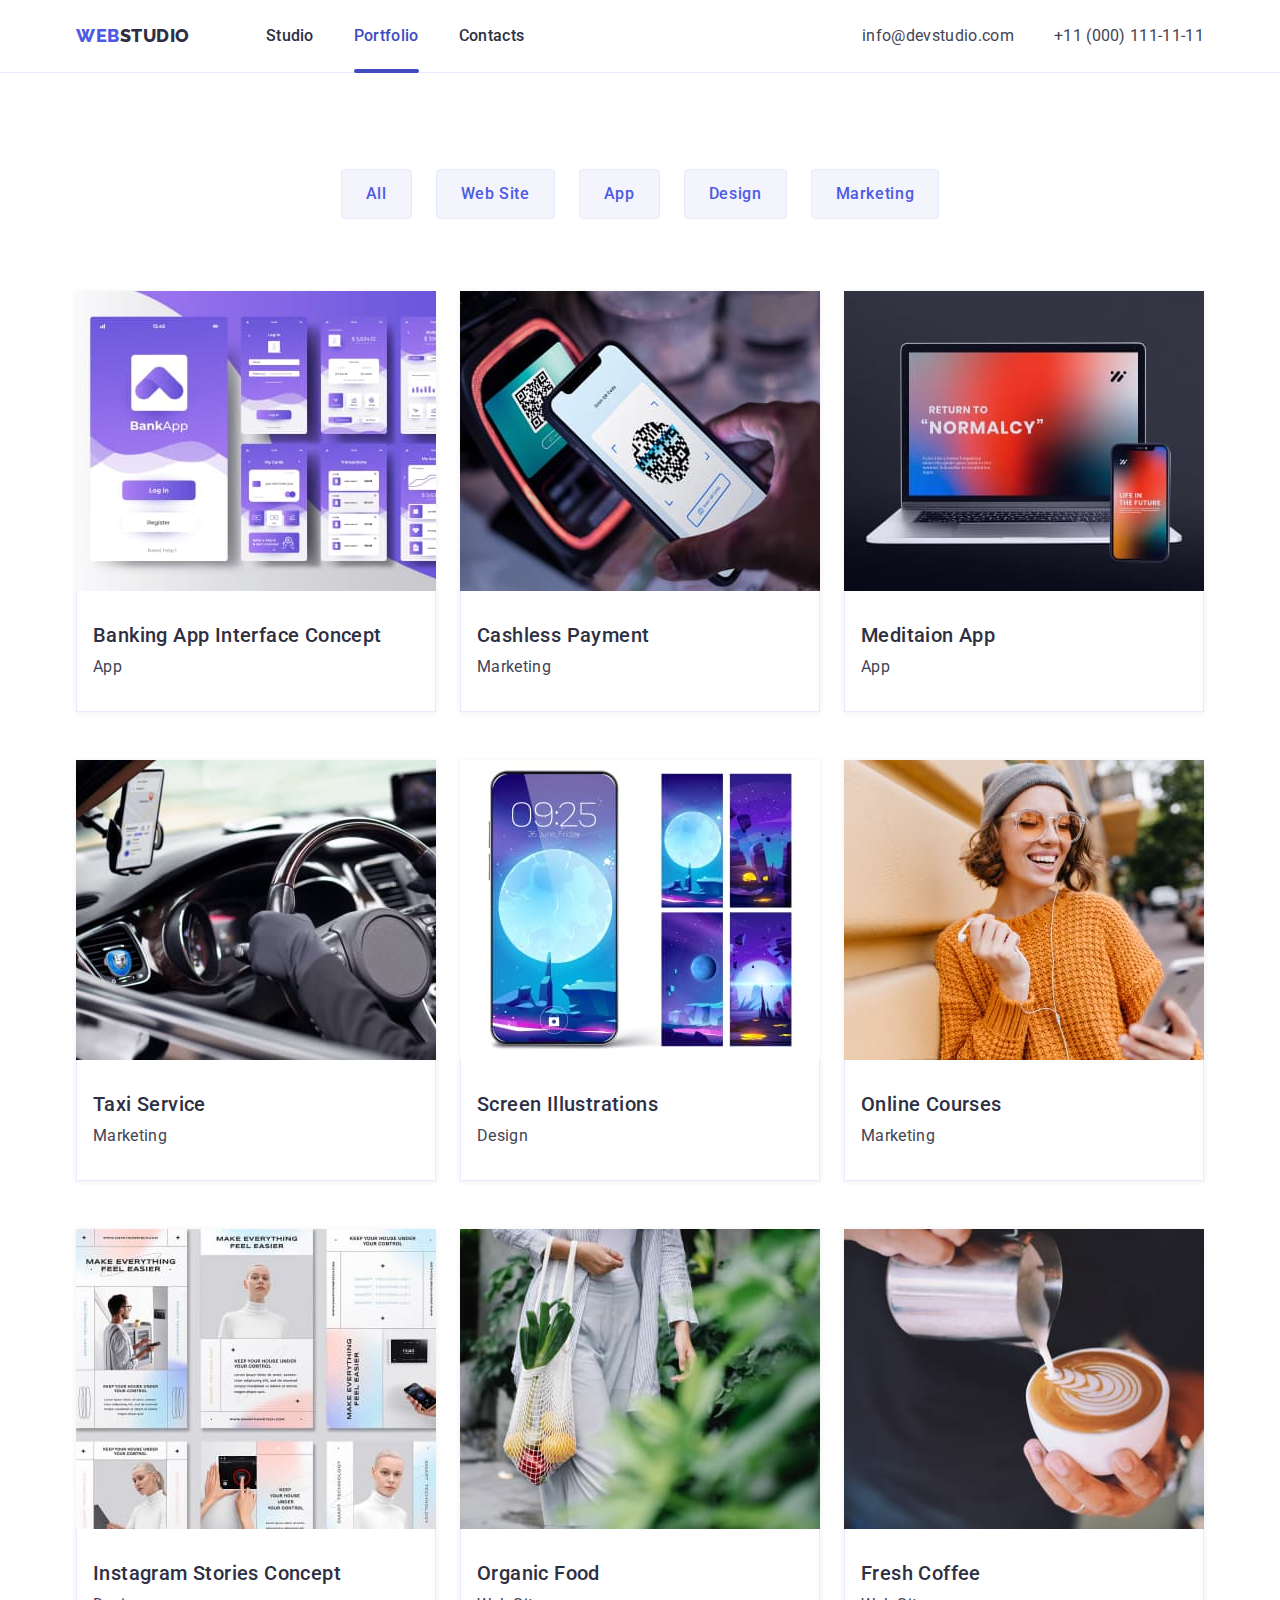
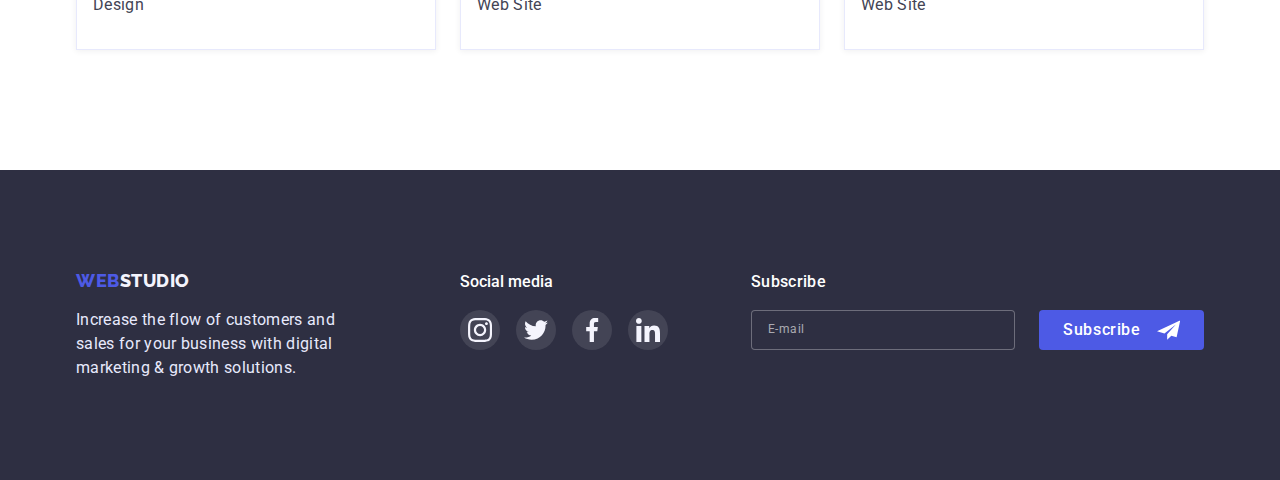
==== portfolio.html @ 3087d5bf "clone module 6" ====
<!DOCTYPE html>
<html lang="en">
  <head>
    <meta charset="UTF-8" />
    <meta http-equiv="X-UA-Compatible" content="IE=edge" />
    <meta name="viewport" content="width=device-width, initial-scale=1.0" />
    <title>WebStudio</title>
    <link rel="preconnect" href="https://fonts.googleapis.com" />
    <link rel="preconnect" href="https://fonts.gstatic.com" crossorigin />
    <link
      href="https://fonts.googleapis.com/css2?family=Raleway:wght@800&family=Roboto:wght@400;500;700;900&display=swap"
      rel="stylesheet"
    />
    <link
      rel="stylesheet"
      href="https://cdnjs.cloudflare.com/ajax/libs/modern-normalize/1.0.0/modern-normalize.min.css"
    />
    <link rel="stylesheet" href="./css/styles.css" />
  </head>
  <body>
    <header class="header">
      <div class="container header-container">
        <nav class="header-nav">
          <a href="./index.html" class="header-logo-link"
            ><span class="header-logo-linkweb">Web</span>Studio</a
          >
          <ul class="header-list list">
            <li class="header-item">
              <a href="./index.html" class="header-nav-link link">Studio</a>
            </li>
            <li class="header-item">
              <a href="./portfolio.html" class="header-nav-link current-page"
                >Portfolio</a
              >
            </li>
            <li class="header-item">
              <a href="#" class="header-nav-link link">Contacts</a>
            </li>
          </ul>
        </nav>
        <address class="contacts">
          <ul class="contacts-list list">
            <li class="contacts-item">
              <a href="mailto:info@devstudio.com" class="contacts-link link"
                >info@devstudio.com</a
              >
            </li>
            <li class="contacts-item">
              <a href="tel:+110001111111" class="contacts-link link"
                >+11 (000) 111-11-11</a
              >
            </li>
          </ul>
        </address>
      </div>
    </header>

    <main>
      <section class="section filter">
        <div class="container filter-container">
          <ul class="filter-list list">
            <li class="filter-item">
              <button type="button" class="filter-btn btn">All</button>
            </li>
            <li class="filter-item">
              <button type="button" class="filter-btn btn">Web Site</button>
            </li>
            <li class="filter-item">
              <button type="button" class="filter-btn btn">App</button>
            </li>
            <li class="filter-item">
              <button type="button" class="filter-btn btn">Design</button>
            </li>
            <li class="filter-item">
              <button type="button" class="filter-btn btn">Marketing</button>
            </li>
          </ul>

          <ul class="cadr-list list">
            <li class="card-item">
              <a href="#" class="card-link link">
                <div class="overlay-thumb">
                  <img
                    src="./images/bankingapp.jpg"
                    alt="Banking App Interface Concept"
                    width="360"
                  />
                  <div class="overlay-content">
                    <p class="overlay-text">
                      14 Stylish and User-Friendly App Design Concepts · Task
                      Manager App · Calorie Tracker App · Exotic Fruit Ecommerce
                      App · Cloud Storage App
                    </p>
                  </div>
                </div>
                <div class="card-item-content">
                  <h3 class="card-item-title">Banking App Interface Concept</h3>
                  <p class="card-item-text">App</p>
                </div>
              </a>
            </li>

            <li class="card-item">
              <a href="#" class="card-link link">
                <div class="overlay-thumb">
                  <img
                    src="./images/cashless.jpg"
                    alt="Cashless Payment"
                    width="360"
                  />
                  <div class="overlay-content">
                    <p class="overlay-text">
                      14 Stylish and User-Friendly App Design Concepts · Task
                      Manager App · Calorie Tracker App · Exotic Fruit Ecommerce
                      App · Cloud Storage App
                    </p>
                  </div>
                </div>
                <div class="card-item-content">
                  <h3 class="card-item-title">Cashless Payment</h3>
                  <p class="card-item-text">Marketing</p>
                </div>
              </a>
            </li>

            <li class="card-item">
              <a href="#" class="card-link link">
                <div class="overlay-thumb">
                  <img
                    src="./images/meditaionapp.jpg"
                    alt="Meditaion App"
                    width="360"
                  />
                  <div class="overlay-content">
                    <p class="overlay-text">
                      14 Stylish and User-Friendly App Design Concepts · Task
                      Manager App · Calorie Tracker App · Exotic Fruit Ecommerce
                      App · Cloud Storage App
                    </p>
                  </div>
                </div>
                <div class="card-item-content">
                  <h3 class="card-item-title">Meditaion App</h3>
                  <p class="card-item-text">App</p>
                </div>
              </a>
            </li>

            <li class="card-item">
              <a href="#" class="card-link link">
                <div class="overlay-thumb">
                  <img
                    src="./images/taxiservice.jpg"
                    alt="Taxi Service"
                    width="360"
                  />
                  <div class="overlay-content">
                    <p class="overlay-text">
                      14 Stylish and User-Friendly App Design Concepts · Task
                      Manager App · Calorie Tracker App · Exotic Fruit Ecommerce
                      App · Cloud Storage App
                    </p>
                  </div>
                </div>
                <div class="card-item-content">
                  <h3 class="card-item-title">Taxi Service</h3>
                  <p class="card-item-text">Marketing</p>
                </div>
              </a>
            </li>

            <li class="card-item">
              <a href="#" class="card-link link">
                <div class="overlay-thumb">
                  <img
                    src="./images/screenillustrations.jpg"
                    alt="Screen Illustrations"
                    width="360"
                  />
                  <div class="overlay-content">
                    <p class="overlay-text">
                      14 Stylish and User-Friendly App Design Concepts · Task
                      Manager App · Calorie Tracker App · Exotic Fruit Ecommerce
                      App · Cloud Storage App
                    </p>
                  </div>
                </div>
                <div class="card-item-content">
                  <h3 class="card-item-title">Screen Illustrations</h3>
                  <p class="card-item-text">Design</p>
                </div>
              </a>
            </li>

            <li class="card-item">
              <a href="#" class="card-link link">
                <div class="overlay-thumb">
                  <img
                    src="./images/onlinecourses.jpg"
                    alt="Online Courses"
                    width="360"
                  />
                  <div class="overlay-content">
                    <p class="overlay-text">
                      14 Stylish and User-Friendly App Design Concepts · Task
                      Manager App · Calorie Tracker App · Exotic Fruit Ecommerce
                      App · Cloud Storage App
                    </p>
                  </div>
                </div>
                <div class="card-item-content">
                  <h3 class="card-item-title">Online Courses</h3>
                  <p class="card-item-text">Marketing</p>
                </div>
              </a>
            </li>

            <li class="card-item">
              <a href="#" class="card-link link">
                <div class="overlay-thumb">
                  <img
                    src="./images/instagram.jpg"
                    alt="Instagram Stories Concept"
                    width="360"
                  />
                  <div class="overlay-content">
                    <p class="overlay-text">
                      14 Stylish and User-Friendly App Design Concepts · Task
                      Manager App · Calorie Tracker App · Exotic Fruit Ecommerce
                      App · Cloud Storage App
                    </p>
                  </div>
                </div>
                <div class="card-item-content">
                  <h3 class="card-item-title">Instagram Stories Concept</h3>
                  <p class="card-item-text">Design</p>
                </div>
              </a>
            </li>

            <li class="card-item">
              <a href="#" class="card-link link">
                <div class="overlay-thumb">
                  <img
                    src="./images/organicfood.jpg"
                    alt="Organic Food"
                    width="360"
                  />
                  <div class="overlay-content">
                    <p class="overlay-text">
                      14 Stylish and User-Friendly App Design Concepts · Task
                      Manager App · Calorie Tracker App · Exotic Fruit Ecommerce
                      App · Cloud Storage App
                    </p>
                  </div>
                </div>
                <div class="card-item-content">
                  <h3 class="card-item-title">Organic Food</h3>
                  <p class="card-item-text">Web Site</p>
                </div>
              </a>
            </li>

            <li class="card-item">
              <a href="#" class="card-link link">
                <div class="overlay-thumb">
                  <img
                    src="./images/coffee.jpg"
                    alt="Fresh Coffee"
                    width="360"
                  />
                  <div class="overlay-content">
                    <p class="overlay-text">
                      14 Stylish and User-Friendly App Design Concepts · Task
                      Manager App · Calorie Tracker App · Exotic Fruit Ecommerce
                      App · Cloud Storage App
                    </p>
                  </div>
                </div>
                <div class="card-item-content">
                  <h3 class="card-item-title">Fresh Coffee</h3>
                  <p class="card-item-text">Web Site</p>
                </div>
              </a>
            </li>
          </ul>
        </div>
      </section>
    </main>

    <footer class="footer">
      <div class="container footer-container">
        <div class="footer-logo">
          <a href="./index.html" class="footer-logo-link"
            ><span class="footer-logo-linkweb">Web</span>Studio</a
          >
          <p class="footer-text">
            Increase the flow of customers and sales for your business with
            digital marketing & growth solutions.
          </p>
        </div>

        <div class="footer-social">
          <h3 class="social-title">Social media</h3>
          <ul class="social-list list">
            <li class="social-item">
              <a
                href="https://www.instagram.com/"
                target="_blank"
                title="Instagram"
                class="social-icon link"
              >
                <svg width="24" height="24">
                  <use href="./images/icons.svg#FooterInstagram"></use>
                </svg>
              </a>
            </li>
            <li class="social-item">
              <a
                href="https://twitter.com/"
                target="_blank"
                title="Twitter"
                class="social-icon link"
              >
                <svg width="24" height="24">
                  <use href="./images/icons.svg#FooterTwitter"></use>
                </svg>
              </a>
            </li>
            <li class="social-item">
              <a
                href="https://www.facebook.com/"
                target="_blank"
                title="Facebook"
                class="social-icon link"
              >
                <svg width="24" height="24">
                  <use href="./images/icons.svg#FooterFacebook"></use>
                </svg>
              </a>
            </li>
            <li class="social-item">
              <a
                href="https://www.linkedin.com/"
                target="_blank"
                title="linkedin"
                class="social-icon link"
              >
                <svg width="24" height="24">
                  <use href="./images/icons.svg#FooterLinkedIn"></use>
                </svg>
              </a>
            </li>
          </ul>
        </div>

        <div class="footer-form-container">
          <p class="footer-subscribe-title">Subscribe</p>
          <form class="footer-form">
            <input
              type="email"
              name="email"
              placeholder="E-mail"
              id="email-subscribe"
              class="footer-input-email"
            />
            <button type="submit" class="footer-btn-email btn">
              Subscribe
              <svg class="footer-icon-subscribe" width="24px" height="24px">
                <use href="./images/icons.svg#icon-subscribe"></use>
              </svg>
            </button>
          </form>
        </div>
      </div>
    </footer>
  </body>
</html>
---- css/styles.css ----
:root {
  --primary-text-color: #2e2f42;
  --primary-title-font-weight: 500;
  --secondary-text-color: #434455;
  --logo-link-font-weight: 800;
  --logo-text-color-web: #4d5ae5;
  --logo-text-color-header: #2e2f42;
  --logo-text-color-footer: #f4f4fd;
  --nav-link-color: #2e2f42;
  --contacts-link-color: #434455;
  --link-color-accent: #404bbf;
  --hero-title-color: #ffffff;
  --hero-backgrnd-color: #2e2f42;
  --hero-btn-text-color: #ffffff;
  --hero-btn-backgrnd-color: #4d5ae5;
  --hero-btn-accent-color: #404bbf;
  --team-backgrnd-color: #f4f4fd;
  --team-item-backgrnd-color: #ffffff;
  --footer-text-color: #e7e9fc;
  --footer-backgrnd-color: #2e2f42;
  --filter-btn-text-color: #4d5ae5;
  --filter-btn-backgrnd-color: #f4f4fd;
  --filter-btn-accent-text-color: #ffffff;
  --filter-btn-accent-backgrnd-color: #404bbf;
}

h1,
h2,
h3,
h4,
h5,
p {
  margin: 0;
  padding: 0;
}

ul {
  margin: 0;
  padding: 0;
}

img {
  display: block;
  max-width: 100%;
  height: auto;
}

body {
  font-family: "Roboto", sans-serif;
  color: var(--primary-text-color);
}

.list {
  list-style: none;
  padding: 0;
  margin: 0;
}

.link {
  text-decoration: none;
}

.btn {
  cursor: pointer;
}

.section {
  padding-top: 120px;
  padding-bottom: 120px;
}

.container {
  max-width: 1158px;
  padding-left: 15px;
  padding-right: 15px;
  padding: 0 15px;
  margin: 0 auto;
}

/*------------ HEADER ------------*/
.header {
  border-bottom: 1px solid #e7e9fc;
}

.header-container {
  display: flex;
  align-items: center;
}

.header-nav {
  display: flex;
  align-items: center;
}

.header-logo-link {
  font-family: "Raleway", sans-serif;
  font-weight: var(--logo-link-font-weight);
  font-size: 18px;
  line-height: 1.33;
  align-items: center;
  letter-spacing: 0.03em;
  text-transform: uppercase;
  text-decoration: none;
  color: var(--logo-text-color-header);
  padding-top: 24px;
  padding-bottom: 24px;
}

.header-logo-linkweb {
  color: var(--logo-text-color-web);
}

.header-list {
  display: flex;
  align-items: center;
  gap: 40px;
  margin-left: 76px;
}

.header-item {
}

.header-nav-link {
  display: block;
  font-family: "Roboto";
  font-weight: 500;
  font-size: 16px;
  line-height: 1.5;
  letter-spacing: 0.02em;
  color: var(--nav-link-color);
  padding-top: 24px;
  padding-bottom: 24px;
  transition: color 250ms cubic-bezier(0.4, 0, 0.2, 1);
}

.header-nav-link:hover,
.header-nav-link:focus {
  color: var(--link-color-accent);
}

.current-page {
  position: relative;
  text-decoration: none;
  color: var(--link-color-accent);
}

.current-page::after {
  content: "";
  position: absolute;
  width: 100%;
  height: 4px;
  left: 0;
  bottom: -1px;
  background-color: var(--link-color-accent);
  border-radius: 2px;
}

.contacts {
  margin-top: 0;
  margin-bottom: 0;
  margin-left: auto;
}

.contacts-list {
  display: flex;
  align-items: center;
}

.contacts-list .contacts-item + .contacts-item {
  margin-left: 40px;
}

.contacts-item {
}

.contacts-link {
  font-family: "Roboto";
  font-style: normal;
  font-size: 16px;
  line-height: 1.5;
  letter-spacing: 0.02em;
  color: var(--contacts-link-color);
  padding-top: 24px;
  padding-bottom: 24px;
  transition: color 250ms cubic-bezier(0.4, 0, 0.2, 1);
}

.contacts-link:hover,
.contacts-link:focus {
  color: var(--link-color-accent);
}

/*------------ HERO ------------*/
.hero {
  max-width: 1440px;
  margin-left: auto;
  margin-right: auto;
  background-color: var(--hero-backgrnd-color);
  padding-top: 188px;
  padding-bottom: 188px;
  background-image: linear-gradient(
      to right,
      rgba(46, 47, 66, 0.7),
      rgba(46, 47, 66, 0.7)
    ),
    url(../images/people-office.jpg);
  background-repeat: no-repeat;
  background-position: center;
  background-size: cover;
}

.hero-container {
  display: flex;
  align-items: center;
  flex-direction: column;
}

.hero-title {
  font-size: 56px;
  line-height: 1.07;
  letter-spacing: 0.02em;
  color: var(--hero-title-color);
  max-width: 550px;
  text-align: center;
}

.hero-btn {
  display: flex;
  font-family: inherit;
  font-weight: 500;
  font-size: 16px;
  line-height: 1.18;
  letter-spacing: 0.04em;
  color: var(--hero-btn-text-color);
  background-color: var(--hero-btn-backgrnd-color);
  box-shadow: 0px 4px 4px rgba(0, 0, 0, 0.15);
  border-radius: 4px;
  padding: 16px 32px;
  gap: 10px;
  margin-top: 48px;
  border: 0;
  text-align: center;
  transition: background-color 250ms cubic-bezier(0.4, 0, 0.2, 1);
}

.hero-btn:hover,
.hero-btn:focus {
  background-color: var(--hero-btn-accent-color);
}

/*------------ FEATURES ------------*/
.features {
}

.features-container {
}

.visually-hidden {
  position: absolute;
  white-space: nowrap;
  width: 1px;
  height: 1px;
  overflow: hidden;
  border: 0;
  padding: 0;
  clip: rect(0 0 0 0);
  clip-path: inset(50%);
  margin: -1px;
}

.features-list {
  display: flex;
  gap: 24px;
}

.features-item {
  /* width: 264px; */
  width: calc((1128 - 3 * 24px) / 4);
}

.features-item::before {
  content: "";
  display: block;
  height: 112px;
  background-size: contain;
  background-repeat: no-repeat;
  background-position: center;
  background-color: #f4f4fd;
  border-radius: 4px;
}

.icon-antenna::before {
  background-image: url(../images/antenna.svg);
  background-size: 64px;
}

.icon-clock::before {
  background-image: url(../images/clock.svg);
  background-size: 64px;
}

.icon-diagram::before {
  background-image: url(../images/diagram.svg);
  background-size: 64px;
}

.icon-astronaut::before {
  background-image: url(../images/astronaut.svg);
  background-size: 64px;
}

.features-item-title {
  font-weight: var(--primary-title-font-weight);
  font-size: 20px;
  line-height: 1.2;
  letter-spacing: 0.02em;
  margin-top: 8px;
  margin-bottom: 8px;
  width: 264px;
}

.features-item-text {
  font-size: 16px;
  line-height: 1.5;
  letter-spacing: 0.02em;
  color: var(--secondary-text-color);
  width: 264px;
}

/*------------ ABOUT ------------*/
.about {
  padding-top: 0;
}

.about-container {
}

.about-title {
  font-size: 36px;
  line-height: 1.11;
  letter-spacing: 0.02em;
  text-transform: capitalize;
  text-align: center;
}

.about-list {
  display: flex;
  margin-top: 72px;
  gap: 24px;
}

.about-item {
  /* width: 360px; */
  width: calc((1128 - 2 * 24px) / 3);
}

/*------------ TEAM ------------*/
.team {
  background: var(--team-backgrnd-color);
}

.team-container {
}

.team-title {
  font-size: 36px;
  line-height: 1.11;
  letter-spacing: 0.02em;
  text-transform: capitalize;
  text-align: center;
}

.team-list {
  display: flex;
  background-color: #f4f4fd;
  gap: 24px;
  margin-top: 72px;
}

.team-item {
  background: var(--team-item-backgrnd-color);
  box-shadow: 0px 1px 6px rgba(46, 47, 66, 0.08),
    0px 1px 1px rgba(46, 47, 66, 0.16), 0px 2px 1px rgba(46, 47, 66, 0.08);
  border-radius: 0px 0px 4px 4px;
  text-align: center;
  /* width: 264px; */
  width: calc((1128 - 3 * 24px) / 4);
}

.team-item-content {
  padding: 32px 16px;
}

.team-item-title {
  font-weight: var(--primary-title-font-weight);
  font-size: 20px;
  line-height: 1.2;
  letter-spacing: 0.02em;
}

.team-item-text {
  font-size: 16px;
  line-height: 1.5;
  letter-spacing: 0.02em;
  color: var(--secondary-text-color);
  margin-top: 8px;
}

.team-icon {
  display: flex;
  justify-content: center;
  gap: 24px;
  margin-top: 8px;
}

.team-icon li {
}

.team-icon a {
  display: inline-block;
  width: 40px;
  height: 40px;
  border-radius: 50%;
  padding: 12px;
  background-color: #4d5ae5;
  transition: background-color 250ms cubic-bezier(0.4, 0, 0.2, 1);
}

.team-icon a:hover,
.team-icon a:focus {
  background-color: #404bbf;
}

.team-icon svg {
  fill: #f4f4fd;
}

/*------------ CUSTOMERS ------------*/
.customers {
}

.customers-container {
}
.customers-title {
  font-size: 36px;
  line-height: 1.11;
  letter-spacing: 0.02em;
  text-transform: capitalize;
  text-align: center;
}
.customers-list {
  display: flex;
  margin-top: 72px;
  justify-content: center;
  gap: 24px;
}

.customers-item {
  width: 168px;
  height: 88px;
}

.customers-link {
  display: inline-block;
  width: 100%;
  height: 100%;
  border: 1px solid #8e8f99;
  border-radius: 4px;
  padding: 16px 32px;
  transition: border 250ms cubic-bezier(0.4, 0, 0.2, 1);
}

.customers-link:hover,
.customers-link:focus {
  border: 1px solid #404bbf;
}

.customers-icon {
  fill: #8e8f99;
  transition: fill 250ms cubic-bezier(0.4, 0, 0.2, 1);
}

.customers-link:is(:hover, :focus) > .customers-icon {
  fill: #404bbf;
}

/*------------ FOOTER ------------*/
.footer {
  background: var(--footer-backgrnd-color);
  padding-top: 100px;
  padding-bottom: 100px;
}

.footer-container {
  display: flex;
  align-items: baseline;
}

.footer-logo {
  margin-right: 120px;
}

.footer-logo-link {
  display: block;
  font-family: "Raleway", sans-serif;
  font-weight: var(--logo-link-font-weight);
  font-size: 18px;
  line-height: 1.16;
  align-items: center;
  letter-spacing: 0.03em;
  text-transform: uppercase;
  text-decoration: none;
  color: var(--logo-text-color-footer);
}

.footer-logo-linkweb {
  color: var(--logo-text-color-web);
}

.footer-text {
  display: block;
  font-size: 16px;
  line-height: 1.5;
  letter-spacing: 0.02em;
  color: var(--footer-text-color);
  margin-top: 16px;
  width: 264px;
}

.footer-social {
}

.social-title {
  font-family: "Roboto";
  font-style: normal;
  font-weight: 500;
  font-size: 16px;
  line-height: 24px;
  color: #ffffff;
}

.social-list {
  display: flex;
  justify-content: center;
  gap: 16px;
  margin-top: 16px;
}

.social-item {
}

.social-icon {
  display: inline-block;
  width: 40px;
  height: 40px;
  background-color: rgba(255, 255, 255, 0.1);
  border-radius: 50%;
  padding: 8px;
  outline: 1px #f4f4fd;
  transition: background-color 250ms cubic-bezier(0.4, 0, 0.2, 1);
}

.social-icon:hover,
.social-icon:focus {
  background-color: #31d0aa;
}

.social-icon svg {
  fill: #f4f4fd;
}

/*------------ FOOTER FORM ------------*/
.footer-form-container {
  margin-left: auto;
}

.footer-subscribe-title {
  margin-bottom: 16px;
  font-family: "Roboto";
  font-style: normal;
  font-weight: 500;
  font-size: 16px;
  line-height: 24px;
  letter-spacing: 0.02em;
  color: #ffffff;
}

.footer-form {
  display: flex;
  gap: 24px;
}

.footer-input-email {
  width: 264px;
  font-size: 12px;
  line-height: 1.3;
  letter-spacing: 0.04em;
  color: rgba(255, 255, 255, 0.6);
  border: 1px solid rgba(255, 255, 255, 0.3);
  border-radius: 4px;
  padding-left: 16px;
  padding-top: 8px;
  padding-bottom: 8px;
  background-color: #2e2f42;
  transition: border-color 250ms cubic-bezier(0.4, 0, 0.2, 1);
}

.footer-input-email::placeholder {
  font-family: "Roboto";
  font-style: normal;
  font-weight: 400;
  font-size: 12px;
  line-height: 24px;
  align-items: center;
  letter-spacing: 0.04em;
  color: rgba(255, 255, 255, 0.6);
}

.footer-input-email:focus {
  border-color: #4d5ae5;
  outline: none;
}

.footer-btn-email {
  display: flex;
  align-items: center;
  justify-content: center;
  width: 165px;
  padding: 8px 24px;
  margin-top: auto;
  font-family: "Roboto";
  font-style: normal;
  font-weight: 500;
  font-size: 16px;
  line-height: 24px;
  text-align: center;
  letter-spacing: 0.04em;
  color: #ffffff;
  background-color: #4d5ae5;
  border: none;
  border-radius: 4px;
  transition: background-color 250ms cubic-bezier(0.4, 0, 0.2, 1);
}

.footer-btn-email:is(:hover, :focus) {
  background-color: #404bbf;
}

.footer-icon-subscribe {
  fill: #ffffff;
  margin-left: 16px;
}

/*------------ FILTER ------------*/
.filter {
  padding-top: 96px;
}

.filter-container {
}

.filter-list {
  display: flex;
  gap: 24px;
  justify-content: center;
  margin-bottom: 72px;
}

.filter-item {
  align-items: center;
}

.filter-btn {
  background-color: var(--filter-btn-backgrnd-color);
  border: 1px solid #e7e9fc;
  border-radius: 4px;
  font-family: "Roboto";
  font-style: normal;
  font-weight: 500;
  font-size: 16px;
  line-height: 1.5;
  align-items: center;
  text-align: center;
  letter-spacing: 0.04em;
  color: var(--filter-btn-text-color);
  padding: 12px 24px;
  transition: background-color 250ms cubic-bezier(0.4, 0, 0.2, 1),
    color 250ms cubic-bezier(0.4, 0, 0.2, 1),
    border 250ms cubic-bezier(0.4, 0, 0.2, 1);
}

.filter-btn:hover,
.filter-btn:focus {
  background-color: var(--filter-btn-accent-backgrnd-color);
  color: var(--filter-btn-accent-text-color);
  box-shadow: 0px 3px 1px rgba(0, 0, 0, 0.1), 0px 2px 1px rgba(0, 0, 0, 0.08),
    0px 2px 2px rgba(0, 0, 0, 0.12);
  border: 1px solid #404bbf;
}

.filter-container-card {
}

.cadr-list {
  display: flex;
  flex-wrap: wrap;
}

.card-item {
  /* width: 360px; */
  width: calc((100% - 2 * 24px) / 3);
  margin-right: 24px;
  margin-bottom: 48px;
}

.card-link {
  display: block;
  color: #2e2f42;
  box-shadow: 0px 1px 6px rgba(46, 47, 66, 0.08);
  transition: box-shadow 250ms cubic-bezier(0.4, 0, 0.2, 1);
}

.card-link:is(:hover, :focus) {
  box-shadow: 0px 1px 6px rgba(46, 47, 66, 0.08),
    0px 1px 1px rgba(46, 47, 66, 0.16), 0px 2px 1px rgba(46, 47, 66, 0.08);
}

.card-item:nth-child(3n) {
  margin-right: 0;
}

.card-item:nth-last-child(-n + 3) {
  margin-bottom: 0;
}

.card-item-content {
  width: 360px;
  border: 1px solid #e7e9fc;
  border-top: none;
  padding-left: 16px;
  padding-top: 32px;
  padding-bottom: 32px;
}

.card-item-title {
  font-weight: var(--primary-title-font-weight);
  font-size: 20px;
  line-height: 1.2;
  letter-spacing: 0.02em;
}

.card-item-text {
  font-size: 16px;
  line-height: 1.5;
  letter-spacing: 0.02em;
  color: var(--secondary-text-color);
  margin-top: 8px;
}

/*--------- FILTER-CARD-OVERLAY ---------*/
.overlay-thumb {
  position: relative;
  overflow: hidden;
}

.overlay-content {
  position: absolute;
  top: 0;
  left: 0;
  width: 100%;
  height: 100%;
  background-color: #4d5ae5;
  transform: translatey(100%);
  transition: transform 250ms cubic-bezier(0.4, 0, 0.2, 1);
  opacity: 0.9;
}

.overlay-text {
  position: absolute;
  padding: 40px 32px 0px 32px;
  font-family: "Roboto";
  font-style: normal;
  font-weight: 400;
  font-size: 16px;
  line-height: 24px;
  color: #f4f4fd;
}

.card-link:is(:hover, :focus) .overlay-content {
  transform: translatey(0);
}

/*------- BACKDROP and MODAL window -------*/
.backdrop {
  position: fixed;
  top: 0;
  left: 0;
  width: 100%;
  height: 100%;
  background-color: rgba(46, 47, 66, 0.4);
  transition: 500ms cubic-bezier(0.4, 0, 0.2, 1);
}

.backdrop.is-hidden {
  opacity: 0;
  pointer-events: none;
  visibility: hidden;
}

.backdrop.is-hidden .modal {
  transform: translate(-50%, -50%) scale(0.7);
}

.modal {
  position: absolute;
  top: 50%;
  left: 50%;
  min-width: 408px;
  min-height: 576px;
  background-color: #fcfcfc;
  border-radius: 4px;
  padding: 72px 24px 24px 24px;
  box-shadow: 0px 1px 1px rgba(0, 0, 0, 0.14), 0px 1px 3px rgba(0, 0, 0, 0.12),
    0px 2px 1px rgba(0, 0, 0, 0.2);
  transform: translate(-50%, -51%) scale(1);
  transition: transform 500ms cubic-bezier(0.4, 0, 0.2, 1);
}

.modal-btn-close {
  position: absolute;
  top: 24px;
  right: 24px;
  display: flex;
  justify-content: center;
  align-items: center;
  width: 24px;
  height: 24px;
  border-radius: 50%;
  background-color: #e7e9fc;
  border: 1px solid rgba(0, 0, 0, 0.1);
  transition: background-color 250ms cubic-bezier(0.4, 0, 0.2, 1),
    border 250ms cubic-bezier(0.4, 0, 0.2, 1);
}

.modal-btn-close:is(:hover, :focus) {
  background-color: #404bbf;
  border: 1px solid #404bbf;
}

.modal-icon-close {
  fill: #000000;
  transition: fill 250ms cubic-bezier(0.4, 0, 0.2, 1);
}

.modal-btn-close:is(:hover, :focus) .modal-icon-close {
  fill: #ffffff;
}

/*----- MODAL FORM -----*/
.modal-title {
  font-family: "Roboto";
  font-style: normal;
  font-weight: 500;
  font-size: 16px;
  line-height: 24px;
  text-align: center;
  letter-spacing: 0.02em;
  color: #2e2f42;
  margin-bottom: 14px;
}

.modal-form {
  display: flex;
  flex-direction: column;
}

.modal-form-field {
  position: relative;
  display: flex;
  flex-direction: column;
  margin-bottom: 8px;
}

.modal-form-label {
  margin-bottom: 4px;
  font-family: "Roboto";
  font-style: normal;
  font-weight: 400;
  font-size: 12px;
  line-height: 16px;
  letter-spacing: 0.04em;
  color: #8e8f99;
}

.modal-form-input {
  font-family: "Roboto";
  font-style: normal;
  font-weight: 400;
  font-size: 12px;
  line-height: 16px;
  letter-spacing: 0.04em;
  border: 1px solid rgba(33, 33, 33, 0.2);
  border-radius: 4px;
  width: 100%;
  padding-left: 38px;
  padding-top: 11px;
  padding-bottom: 11px;
  transition: border-color 250ms cubic-bezier(0.4, 0, 0.2, 1);
}

.modal-form-input:focus {
  outline: none;
  border-color: #4d5ae5;
}

.modal-form-icon {
  position: absolute;
  top: 50%;
  left: 16px;
  fill: #2e2f42;
  transition: fill 250ms cubic-bezier(0.4, 0, 0.2, 1);
}

.modal-form-input:focus + .modal-form-icon {
  fill: #4d5ae5;
}

.modal-form-comment {
  width: 100%;
  min-height: 120px;
  resize: none;
  padding: 8px 16px;
  border: 1px solid rgba(33, 33, 33, 0.2);
  border-radius: 4px;
  font-family: "Roboto";
  font-style: normal;
  font-weight: 400;
  font-size: 12px;
  line-height: 16px;
  letter-spacing: 0.04em;
  transition: border-color 250ms cubic-bezier(0.4, 0, 0.2, 1);
}

.modal-form-comment::placeholder {
  font-family: "Roboto";
  font-style: normal;
  font-weight: 400;
  font-size: 12px;
  line-height: 16px;
  letter-spacing: 0.04em;
  color: rgba(117, 117, 117, 0.5);
}

.modal-form-comment:focus {
  outline: none;
  border-color: #4d5ae5;
}

.modal-form-policy {
  display: flex;
  align-items: center;
  margin-top: 8px;
  margin-bottom: 24px;
}

.modal-label-policy {
  display: flex;
  align-items: center;
  font-family: "Roboto";
  font-style: normal;
  font-weight: 400;
  font-size: 12px;
  line-height: 16px;
  letter-spacing: 0.04em;
  color: #757575;
}

.modal-form-checkbox {
  position: absolute;
  width: 1px;
  height: 1px;
  margin: -1px;
  border: 0;
  padding: 0;
  overflow: hidden;
  visibility: hidden;
}

.modal-icon-policy {
  display: inline-block;
  width: 16px;
  height: 16px;
  margin-right: 5px;
  border: 1.25px solid #2e2f42;
  border-radius: 2px;
  justify-content: center;
  align-items: center;
  background-color: #fcfcfc;
  transition: background-color 250ms cubic-bezier(0.4, 0, 0.2, 1);
}

.modal-form-checkbox:checked + .modal-icon-policy {
  border-color: transparent;
  background-color: #404bbf;
  background-image: url("../images/icon-modal-accept.svg");
  background-origin: border-box;
  background-repeat: no-repeat;
  background-position: center;
}

.modal-policy-link {
  font-family: "Roboto";
  font-style: normal;
  font-weight: 400;
  font-size: 14px;
  line-height: 16px;
  letter-spacing: 0.04em;
  margin-left: 4px;
}

.form-button {
  font-family: "Roboto";
  font-style: normal;
  font-weight: 500;
  font-size: 16px;
  line-height: 24px;
  letter-spacing: 0.04em;
  color: #ffffff;
  text-align: center;
  min-width: 169px;
  height: 56px;
  padding: 16px 32px;
  background-color: #4d5ae5;
  border-radius: 4px;
  border-color: #4d5ae5;
  outline: none;
  display: flex;
  align-items: center;
  justify-content: center;
  flex-direction: column;
  margin: 0 auto;
  box-shadow: 0px 4px 4px rgba(0, 0, 0, 0.15);
  transition: background-color 250ms cubic-bezier(0.4, 0, 0.2, 1),
    border-color 250ms cubic-bezier(0.4, 0, 0.2, 1);
}

.form-button:is(:hover, :focus) {
  background-color: #404bbf;
}
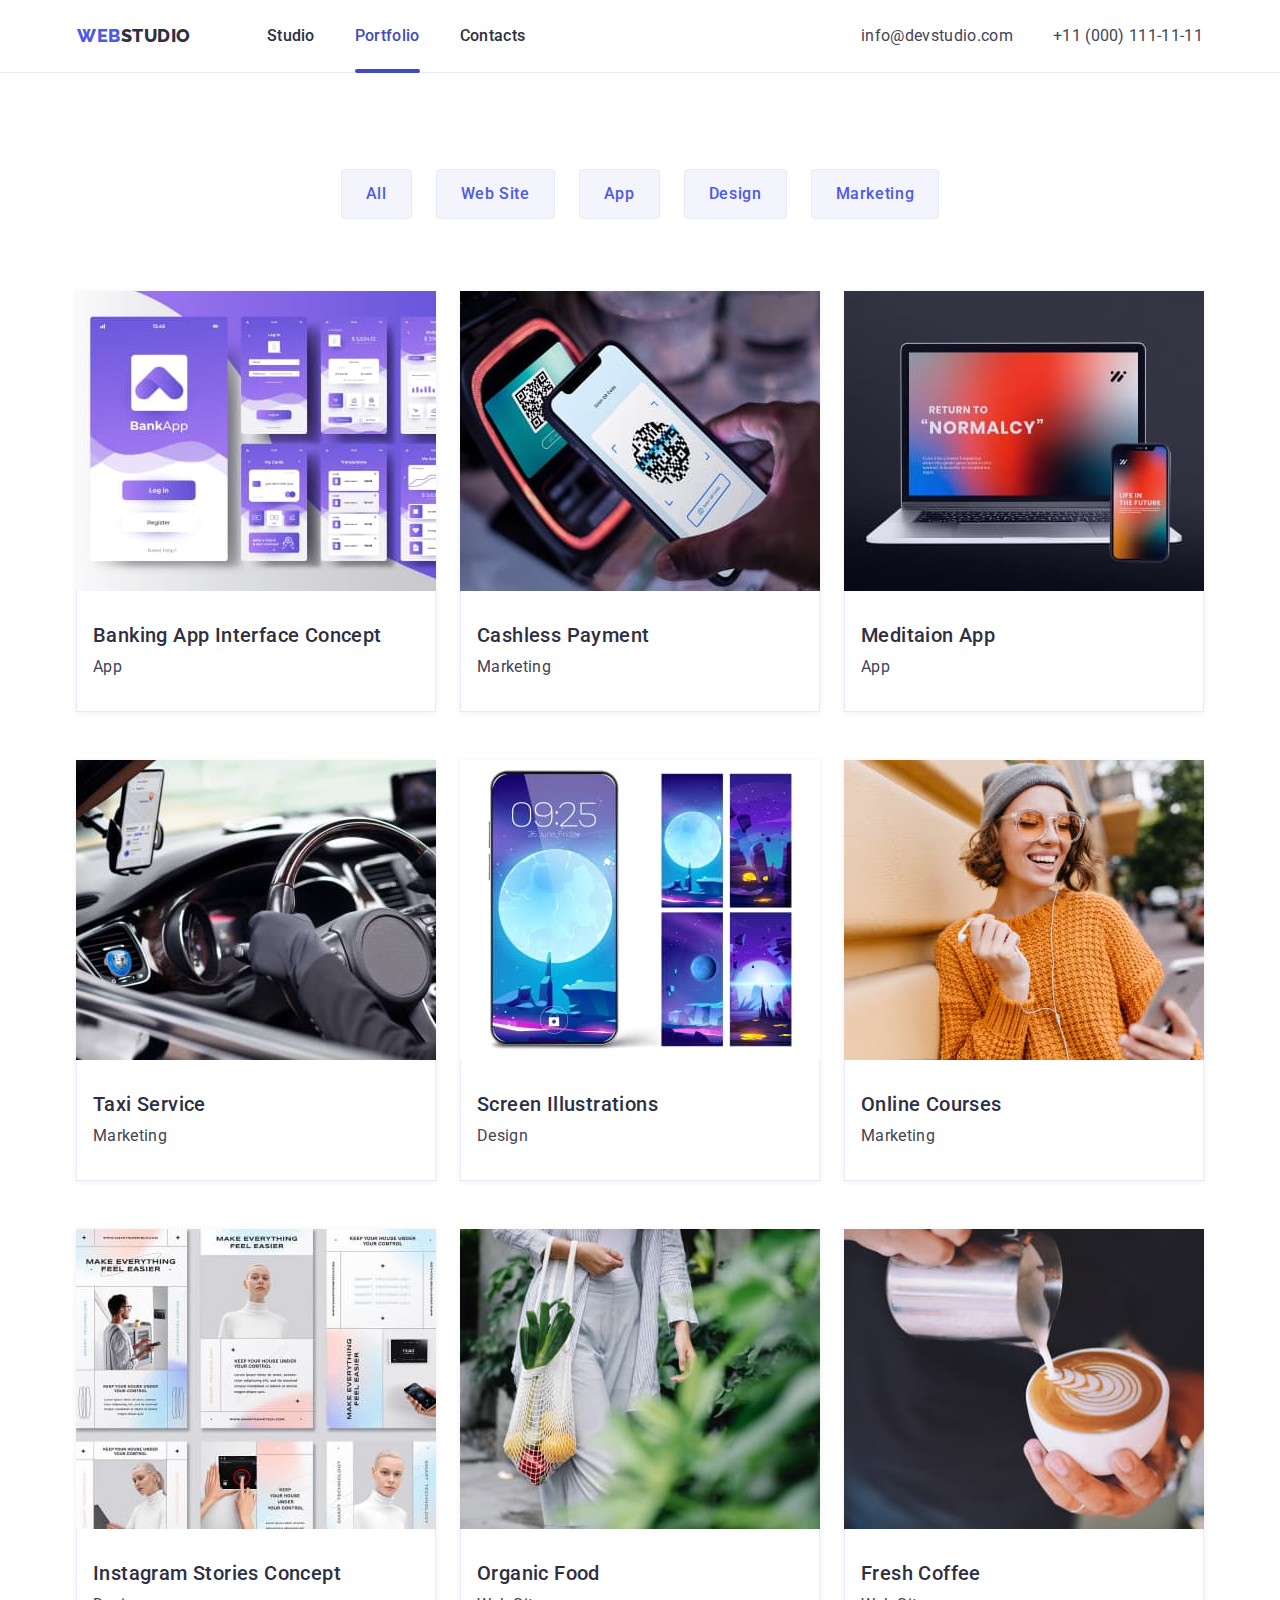
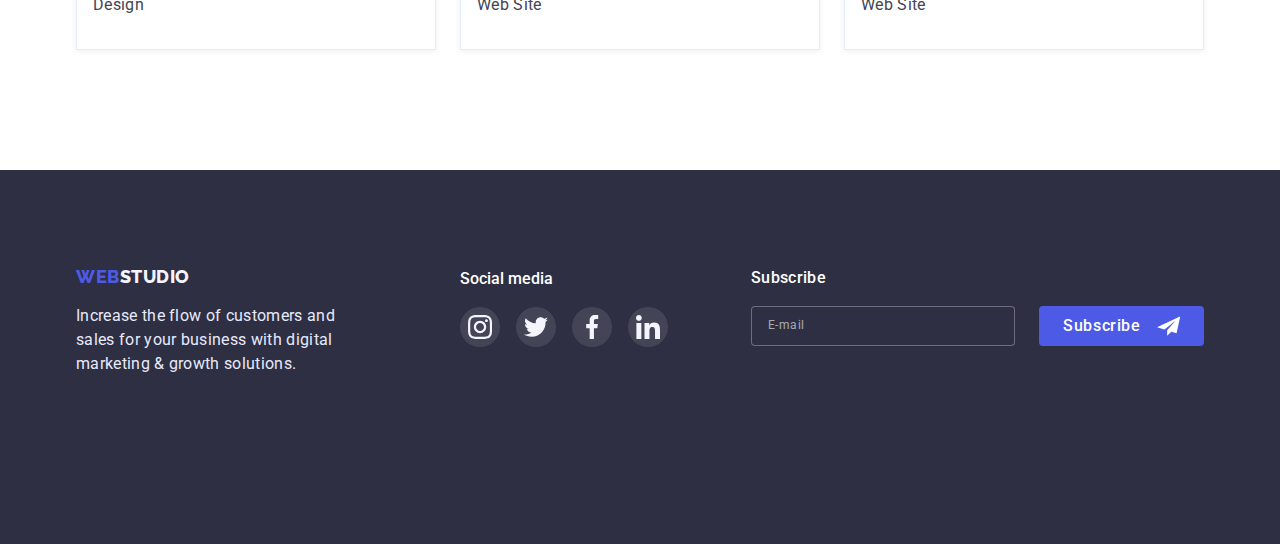
==== commit 395ec924: "module 7" ====
--- a/portfolio.html
+++ b/portfolio.html
@@ -41,12 +41,14 @@
         <address class="contacts">
           <ul class="contacts-list list">
             <li class="contacts-item">
-              <a href="mailto:info@devstudio.com" class="contacts-link link"
+              <a
+                href="mailto:info@devstudio.com"
+                class="contacts-link link mail"
                 >info@devstudio.com</a
               >
             </li>
             <li class="contacts-item">
-              <a href="tel:+110001111111" class="contacts-link link"
+              <a href="tel:+110001111111" class="contacts-link link tel"
                 >+11 (000) 111-11-11</a
               >
             </li>
@@ -290,68 +292,70 @@
 
     <footer class="footer">
       <div class="container footer-container">
-        <div class="footer-logo">
-          <a href="./index.html" class="footer-logo-link"
-            ><span class="footer-logo-linkweb">Web</span>Studio</a
-          >
-          <p class="footer-text">
-            Increase the flow of customers and sales for your business with
-            digital marketing & growth solutions.
-          </p>
-        </div>
-
-        <div class="footer-social">
-          <h3 class="social-title">Social media</h3>
-          <ul class="social-list list">
-            <li class="social-item">
-              <a
-                href="https://www.instagram.com/"
-                target="_blank"
-                title="Instagram"
-                class="social-icon link"
-              >
-                <svg width="24" height="24">
-                  <use href="./images/icons.svg#FooterInstagram"></use>
-                </svg>
-              </a>
-            </li>
-            <li class="social-item">
-              <a
-                href="https://twitter.com/"
-                target="_blank"
-                title="Twitter"
-                class="social-icon link"
-              >
-                <svg width="24" height="24">
-                  <use href="./images/icons.svg#FooterTwitter"></use>
-                </svg>
-              </a>
-            </li>
-            <li class="social-item">
-              <a
-                href="https://www.facebook.com/"
-                target="_blank"
-                title="Facebook"
-                class="social-icon link"
-              >
-                <svg width="24" height="24">
-                  <use href="./images/icons.svg#FooterFacebook"></use>
-                </svg>
-              </a>
-            </li>
-            <li class="social-item">
-              <a
-                href="https://www.linkedin.com/"
-                target="_blank"
-                title="linkedin"
-                class="social-icon link"
-              >
-                <svg width="24" height="24">
-                  <use href="./images/icons.svg#FooterLinkedIn"></use>
-                </svg>
-              </a>
-            </li>
-          </ul>
+        <div class="footer-logo-social">
+          <div class="footer-logo">
+            <a href="./index.html" class="footer-logo-link"
+              ><span class="footer-logo-linkweb">Web</span>Studio</a
+            >
+            <p class="footer-text">
+              Increase the flow of customers and sales for your business with
+              digital marketing & growth solutions.
+            </p>
+          </div>
+
+          <div class="footer-social">
+            <h3 class="social-title">Social media</h3>
+            <ul class="social-list list">
+              <li class="social-item">
+                <a
+                  href="https://www.instagram.com/"
+                  target="_blank"
+                  title="Instagram"
+                  class="social-icon link"
+                >
+                  <svg width="24" height="24">
+                    <use href="./images/icons.svg#FooterInstagram"></use>
+                  </svg>
+                </a>
+              </li>
+              <li class="social-item">
+                <a
+                  href="https://twitter.com/"
+                  target="_blank"
+                  title="Twitter"
+                  class="social-icon link"
+                >
+                  <svg width="24" height="24">
+                    <use href="./images/icons.svg#FooterTwitter"></use>
+                  </svg>
+                </a>
+              </li>
+              <li class="social-item">
+                <a
+                  href="https://www.facebook.com/"
+                  target="_blank"
+                  title="Facebook"
+                  class="social-icon link"
+                >
+                  <svg width="24" height="24">
+                    <use href="./images/icons.svg#FooterFacebook"></use>
+                  </svg>
+                </a>
+              </li>
+              <li class="social-item">
+                <a
+                  href="https://www.linkedin.com/"
+                  target="_blank"
+                  title="linkedin"
+                  class="social-icon link"
+                >
+                  <svg width="24" height="24">
+                    <use href="./images/icons.svg#FooterLinkedIn"></use>
+                  </svg>
+                </a>
+              </li>
+            </ul>
+          </div>
         </div>
 
         <div class="footer-form-container">
--- a/css/styles.css
+++ b/css/styles.css
@@ -65,16 +65,42 @@
 }
 
 .section {
-  padding-top: 120px;
-  padding-bottom: 120px;
+  padding-top: 96px;
+  padding-bottom: 96px;
+}
+
+@media screen and (min-width: 1200px) {
+  .section {
+    padding-top: 120px;
+    padding-bottom: 120px;
+  }
 }
 
 .container {
-  max-width: 1158px;
-  padding-left: 15px;
-  padding-right: 15px;
-  padding: 0 15px;
+  /* max-width: 1158px; */
+  width: 100%;
+  max-width: 100%;
+  /* padding: 0 15px; */
   margin: 0 auto;
+}
+
+@media screen and (min-width: 480px) {
+  .container {
+    width: 428px;
+  }
+}
+
+@media screen and (min-width: 768px) {
+  .container {
+    width: 768px;
+  }
+}
+
+@media screen and (min-width: 1200px) {
+  .container {
+    padding: 0 15px;
+    width: 1158px;
+  }
 }
 
 /*------------ HEADER ------------*/
@@ -85,6 +111,8 @@
 .header-container {
   display: flex;
   align-items: center;
+  padding-left: 16px;
+  padding-right: 16px;
 }
 
 .header-nav {
@@ -117,6 +145,21 @@
   margin-left: 76px;
 }
 
+@media screen and (max-width: 767px) {
+  .header-list {
+    display: none;
+  }
+}
+
+@media screen and (min-width: 768px) {
+  .header-list {
+    display: flex;
+    align-items: center;
+    gap: 40px;
+    margin-left: 76px;
+  }
+}
+
 .header-item {
 }
 
@@ -161,15 +204,28 @@
   margin-left: auto;
 }
 
-.contacts-list {
-  display: flex;
-  align-items: center;
+@media screen and (max-width: 767px) {
+  .contacts-list {
+    display: none;
+  }
+}
+
+@media screen and (min-width: 768px) {
+  .contacts-list {
+    display: block;
+  }
+}
+
+@media screen and (min-width: 1200px) {
+  .contacts-list {
+    display: flex;
+    align-items: center;
+    gap: 40px;
+  }
 }
 
 .contacts-list .contacts-item + .contacts-item {
-  margin-left: 40px;
-}
-
+}
 .contacts-item {
 }
 
@@ -180,14 +236,226 @@
   line-height: 1.5;
   letter-spacing: 0.02em;
   color: var(--contacts-link-color);
-  padding-top: 24px;
-  padding-bottom: 24px;
   transition: color 250ms cubic-bezier(0.4, 0, 0.2, 1);
+}
+
+@media screen and (min-width: 768px) {
+  .contacts-link.mail {
+    padding-bottom: 4px;
+  }
+}
+
+@media screen and (min-width: 1200px) {
+  .contacts-link {
+    padding-top: 24px;
+    padding-bottom: 24px;
+  }
 }
 
 .contacts-link:hover,
 .contacts-link:focus {
   color: var(--link-color-accent);
+}
+
+/*------------ MOBILE-MENU-BURGER ------------*/
+.page-header {
+}
+.header-container {
+}
+.menu {
+}
+.js-open-menu {
+}
+.js-menu-container {
+}
+.js-close-menu {
+}
+
+@media (max-width: 767px) {
+  .menu {
+    display: none;
+  }
+}
+
+.menu-toggle {
+  /* min-height: 40px; */
+  /* min-width: 40px; */
+  display: flex;
+  align-items: center;
+  justify-content: center;
+  margin: 0;
+  padding: 0;
+  background-color: transparent;
+  cursor: pointer;
+  border: none;
+  /* border-radius: 50%; */
+  outline: none;
+  transition: background-color 250ms cubic-bezier(0.4, 0, 0.2, 1);
+}
+
+@media (min-width: 768px) {
+  .menu-toggle {
+    display: none;
+  }
+}
+
+.menu-toggle:hover,
+.menu-toggle:focus {
+  background-color: rgba(0, 0, 0, 0.1);
+}
+
+.mobile-icon-hamburger {
+  fill: #2e2f42;
+  transition: fill 250ms cubic-bezier(0.4, 0, 0.2, 1);
+}
+
+.menu-toggle.close {
+  width: 24px;
+  height: 24px;
+  border: 1px solid rgba(0, 0, 0, 0.1);
+  border-radius: 50%;
+  background-color: #e7e9fc;
+  transition: background-color 250ms cubic-bezier(0.4, 0, 0.2, 1),
+    border 250ms cubic-bezier(0.4, 0, 0.2, 1);
+}
+
+.menu-toggle.close:is(:hover, :focus) {
+  background-color: #404bbf;
+  border: 1px solid #404bbf;
+}
+
+.mobile-icon-close {
+  fill: #000000;
+  transition: fill 250ms cubic-bezier(0.4, 0, 0.2, 1);
+}
+
+.menu-toggle.close:is(:hover, :focus) .mobile-icon-close {
+  fill: #ffffff;
+}
+
+.menu-container {
+  position: fixed;
+  top: 0;
+  left: 0;
+  width: 100vw;
+  height: 150vh;
+  padding: 80px 40px 40px 40px;
+  background-color: #fff;
+  z-index: 999;
+
+  transform: translateX(100%);
+  transition: transform 300ms ease-in-out;
+}
+
+.menu-container.is-open {
+  transform: translateX(0);
+}
+
+.menu-container .menu-toggle {
+  position: absolute;
+  top: 16px;
+  right: 16px;
+  color: #fff;
+}
+
+.mobile-menu .link {
+}
+
+.mobile-nav-container {
+  margin-bottom: 130px;
+}
+
+.mobile-menu-list {
+}
+
+.mobile-item {
+  margin-bottom: 40px;
+}
+
+.mobile-item:last-child {
+  margin-bottom: 0px;
+}
+
+.mobile-nav-link {
+  display: inline-block;
+  font-family: "Roboto";
+  font-style: normal;
+  font-weight: 700;
+  font-size: 36px;
+  line-height: 1.11;
+  letter-spacing: 0.02em;
+  color: var(--nav-link-color);
+  transition: color 250ms cubic-bezier(0.4, 0, 0.2, 1);
+}
+
+.mobile-nav-link:hover,
+.mobile-nav-link:focus {
+  color: var(--link-color-accent);
+}
+
+.mobile-contacts-container {
+  margin-bottom: 48px;
+}
+
+.mobile-contacts-item {
+}
+
+.mobile-contacts-item:first-child {
+  margin-bottom: 40px;
+}
+
+.mobile-contacts-link.tel {
+  font-family: "Roboto";
+  font-style: normal;
+  font-weight: 600;
+  font-size: 36px;
+  line-height: 1.11;
+  color: #4d5ae5;
+  transition: color 250ms cubic-bezier(0.4, 0, 0.2, 1);
+}
+
+.mobile-contacts-link.mail {
+  font-family: "Roboto";
+  font-style: normal;
+  font-weight: 500;
+  font-size: 20px;
+  line-height: 1.2;
+  letter-spacing: 0.02em;
+  color: #434455;
+  transition: color 250ms cubic-bezier(0.4, 0, 0.2, 1);
+}
+
+.mobile-contacts-link:is(:hover, :focus) {
+  color: var(--link-color-accent);
+}
+
+.mobile-icon-list {
+  display: flex;
+  gap: 56px;
+}
+
+.mobile-icon-list li {
+}
+
+.mobile-icon-list a {
+  display: flex;
+  width: 40px;
+  height: 40px;
+  border-radius: 50%;
+  margin: auto;
+  align-items: center;
+  justify-content: center;
+  background-color: #4d5ae5;
+  transition: background-color 250ms cubic-bezier(0.4, 0, 0.2, 1);
+}
+
+.mobile-icon-list a:hover,
+.mobile-icon-list a:focus {
+  background-color: #404bbf;
+}
+
+.mobile-icon-list svg {
+  fill: #f4f4fd;
 }
 
 /*------------ HERO ------------*/
@@ -209,6 +477,76 @@
   background-size: cover;
 }
 
+@media screen and (max-width: 479px) {
+  .hero {
+    background-image: linear-gradient(
+        rgba(46, 47, 66, 0.7),
+        rgba(46, 47, 66, 0.7)
+      ),
+      url(../images/hero-mobile1x.jpg);
+  }
+  @media (min-device-pixel-ratio: 2),
+    (min-resolution: 192dpi),
+    (min-resolution: 2dppx) {
+    .hero {
+      background-image: linear-gradient(
+          rgba(46, 47, 66, 0.7),
+          rgba(46, 47, 66, 0.7)
+        ),
+        url(../images/hero-mobile2x.jpg);
+    }
+  }
+}
+
+@media screen and (min-width: 480px) and (max-width: 767px) {
+  .hero {
+    background-image: linear-gradient(
+        rgba(46, 47, 66, 0.7),
+        rgba(46, 47, 66, 0.7)
+      ),
+      url(../images/hero-tablet1x.jpg);
+  }
+  @media (min-device-pixel-ratio: 2),
+    (min-resolution: 192dpi),
+    (min-resolution: 2dppx) {
+    .hero {
+      background-image: linear-gradient(
+          rgba(46, 47, 66, 0.7),
+          rgba(46, 47, 66, 0.7)
+        ),
+        url(../images/hero-tablet2x.jpg);
+    }
+  }
+}
+
+@media screen and (min-width: 768px) and (max-width: 1200px) {
+  .hero {
+    background-image: linear-gradient(
+        rgba(46, 47, 66, 0.7),
+        rgba(46, 47, 66, 0.7)
+      ),
+      url(../images/hero-desctop1x.jpg);
+  }
+  @media (min-device-pixel-ratio: 2),
+    (min-resolution: 192dpi),
+    (min-resolution: 2dppx) {
+    .hero {
+      background-image: linear-gradient(
+          rgba(46, 47, 66, 0.7),
+          rgba(46, 47, 66, 0.7)
+        ),
+        url(../images/hero-desctop2x.jpg);
+    }
+  }
+}
+
+@media screen and (max-width: 1199px) {
+  .hero {
+    padding-top: 112px;
+    padding-bottom: 112px;
+  }
+}
+
 .hero-container {
   display: flex;
   align-items: center;
@@ -216,12 +554,26 @@
 }
 
 .hero-title {
-  font-size: 56px;
-  line-height: 1.07;
+  font-family: "Roboto";
+  font-style: normal;
+  font-weight: 700;
+  font-size: 36px;
+  line-height: 1.11;
   letter-spacing: 0.02em;
   color: var(--hero-title-color);
-  max-width: 550px;
+  max-width: 320px;
   text-align: center;
+}
+
+@media screen and (min-width: 768px) {
+  .hero-title {
+    font-size: 56px;
+    line-height: 1.07;
+    letter-spacing: 0.02em;
+    color: var(--hero-title-color);
+    max-width: 496px;
+    text-align: center;
+  }
 }
 
 .hero-btn {
@@ -243,6 +595,12 @@
   transition: background-color 250ms cubic-bezier(0.4, 0, 0.2, 1);
 }
 
+@media screen and (max-width: 767px) {
+  .hero-btn {
+    margin-top: 72px;
+  }
+}
+
 .hero-btn:hover,
 .hero-btn:focus {
   background-color: var(--hero-btn-accent-color);
@@ -253,6 +611,13 @@
 }
 
 .features-container {
+}
+
+@media screen and (max-width: 1199px) {
+  .features-container {
+    padding-left: 16px;
+    padding-right: 16px;
+  }
 }
 
 .visually-hidden {
@@ -269,24 +634,51 @@
 }
 
 .features-list {
-  display: flex;
-  gap: 24px;
+}
+
+@media screen and (min-width: 768px) {
+  .features-list {
+    display: flex;
+    flex-wrap: wrap;
+    gap: 24px;
+  }
 }
 
 .features-item {
-  /* width: 264px; */
-  width: calc((1128 - 3 * 24px) / 4);
-}
-
-.features-item::before {
-  content: "";
-  display: block;
-  height: 112px;
-  background-size: contain;
-  background-repeat: no-repeat;
-  background-position: center;
-  background-color: #f4f4fd;
-  border-radius: 4px;
+  margin-bottom: 72px;
+}
+
+.features-item:last-child {
+  margin-bottom: 0;
+}
+
+@media screen and (min-width: 768px) {
+  .features-item {
+    width: 356px;
+  }
+  .features-item:nth-last-child(-n + 2) {
+    margin-bottom: 0;
+  }
+}
+
+@media screen and (min-width: 1200px) {
+  .features-item {
+    width: 264px;
+    margin-bottom: 0;
+  }
+}
+
+@media screen and (min-width: 1200px) {
+  .features-item::before {
+    content: "";
+    display: block;
+    height: 112px;
+    background-size: contain;
+    background-repeat: no-repeat;
+    background-position: center;
+    background-color: #f4f4fd;
+    border-radius: 4px;
+  }
 }
 
 .icon-antenna::before {
@@ -316,7 +708,14 @@
   letter-spacing: 0.02em;
   margin-top: 8px;
   margin-bottom: 8px;
-  width: 264px;
+  /* width: 264px; */
+  text-align: center;
+}
+
+@media screen and (min-width: 768px) {
+  .features-item-title {
+    text-align: left;
+  }
 }
 
 .features-item-text {
@@ -324,7 +723,7 @@
   line-height: 1.5;
   letter-spacing: 0.02em;
   color: var(--secondary-text-color);
-  width: 264px;
+  /* width: 264px; */
 }
 
 /*------------ ABOUT ------------*/
@@ -332,7 +731,14 @@
   padding-top: 0;
 }
 
-.about-container {
+@media screen and (max-width: 1199px) {
+  .section.about {
+    padding-top: 0;
+    padding-bottom: 0;
+  }
+  .about-container {
+    display: none;
+  }
 }
 
 .about-title {
@@ -360,6 +766,16 @@
 }
 
 .team-container {
+  width: 552px;
+}
+
+@media screen and (min-width: 768px) {
+}
+
+@media screen and (min-width: 1200px) {
+  .team-container {
+    width: 1158px;
+  }
 }
 
 .team-title {
@@ -371,10 +787,22 @@
 }
 
 .team-list {
-  display: flex;
   background-color: #f4f4fd;
-  gap: 24px;
   margin-top: 72px;
+}
+
+@media screen and (min-width: 768px) {
+  .team-list {
+    display: flex;
+    flex-wrap: wrap;
+  }
+}
+
+@media screen and (min-width: 1200px) {
+  .team-list {
+    display: flex;
+    gap: 24px;
+  }
 }
 
 .team-item {
@@ -383,8 +811,33 @@
     0px 1px 1px rgba(46, 47, 66, 0.16), 0px 2px 1px rgba(46, 47, 66, 0.08);
   border-radius: 0px 0px 4px 4px;
   text-align: center;
-  /* width: 264px; */
-  width: calc((1128 - 3 * 24px) / 4);
+  width: 264px;
+  /* width: calc((1128 - 3 * 24px) / 4); */
+  margin-left: auto;
+  margin-right: auto;
+  margin-bottom: 72px;
+}
+
+.team-item:last-child {
+  margin-bottom: 0;
+}
+
+@media screen and (min-width: 768px) {
+  .team-item:nth-last-child(n + 2) {
+    margin-bottom: 64px;
+  }
+  .team-item:nth-last-child(-n + 2) {
+    margin-bottom: 0;
+  }
+}
+
+@media screen and (min-width: 1200px) {
+  .team-item:nth-last-child(n + 2) {
+    margin-bottom: 0;
+  }
+  .team-item:nth-last-child(-n + 2) {
+    margin-bottom: 0;
+  }
 }
 
 .team-item-content {
@@ -440,24 +893,93 @@
 }
 
 .customers-container {
-}
+  width: 428px;
+}
+
+@media screen and (min-width: 768px) {
+  .customers-container {
+    width: 552px;
+  }
+}
+
+@media screen and (min-width: 1200px) {
+  .customers-container {
+    width: 1158px;
+  }
+}
+
 .customers-title {
   font-size: 36px;
   line-height: 1.11;
   letter-spacing: 0.02em;
   text-transform: capitalize;
   text-align: center;
-}
+  margin-bottom: 72px;
+}
+
 .customers-list {
   display: flex;
-  margin-top: 72px;
-  justify-content: center;
-  gap: 24px;
+  flex-wrap: wrap;
+  justify-content: space-evenly;
+}
+
+@media screen and (min-width: 768px) {
+  .customers-list {
+    display: flex;
+    flex-wrap: wrap;
+    padding-left: 0;
+    padding-right: 0;
+    gap: 24px;
+  }
+}
+
+@media screen and (min-width: 1200px) {
+  .customers-list {
+    display: flex;
+    /* justify-content: center; */
+    flex-wrap: nowrap;
+  }
 }
 
 .customers-item {
-  width: 168px;
-  height: 88px;
+  text-align: center;
+  margin-bottom: 72px;
+}
+
+@media screen and (max-width: 767px) {
+  .customers-item {
+    width: 190px;
+  }
+}
+
+@media screen and (min-width: 768px) and (max-width: 1199px) {
+  .customers-item {
+    width: calc((100% - 2 * 24px) / 3);
+  }
+}
+
+@media screen and (min-width: 1200px) {
+  .customers-item {
+    width: 168px;
+  }
+}
+
+@media screen and (min-width: 480px) {
+  .customers-item:nth-last-child(-n + 2) {
+    margin-bottom: 0;
+  }
+}
+
+@media screen and (min-width: 768px) {
+  .customers-item:nth-last-child(-n + 3) {
+    margin-bottom: 0;
+  }
+}
+
+@media screen and (min-width: 1200px) {
+  .customers-item {
+    margin-bottom: 0;
+  }
 }
 
 .customers-link {
@@ -467,6 +989,7 @@
   border: 1px solid #8e8f99;
   border-radius: 4px;
   padding: 16px 32px;
+  text-align: center;
   transition: border 250ms cubic-bezier(0.4, 0, 0.2, 1);
 }
 
@@ -487,17 +1010,60 @@
 /*------------ FOOTER ------------*/
 .footer {
   background: var(--footer-backgrnd-color);
-  padding-top: 100px;
-  padding-bottom: 100px;
+  padding-top: 96px;
+  padding-bottom: 96px;
 }
 
 .footer-container {
-  display: flex;
-  align-items: baseline;
+  text-align: center;
+  margin-left: auto;
+  margin-right: auto;
+}
+
+@media screen and (max-width: 767px) {
+  .footer-container {
+    padding-left: 15px;
+    padding-right: 15px;
+  }
+}
+
+@media screen and (min-width: 768px) {
+  .footer-container {
+    width: 552px;
+    text-align: left;
+  }
+}
+
+@media screen and (min-width: 1200px) {
+  .footer-container {
+    width: 1158px;
+    display: flex;
+    align-items: baseline;
+  }
+}
+
+.footer-logo-social {
+}
+
+@media screen and (min-width: 768px) {
+  .footer-logo-social {
+    display: flex;
+  }
 }
 
 .footer-logo {
-  margin-right: 120px;
+}
+
+@media screen and (min-width: 768px) {
+  .footer-logo {
+    margin-right: 24px;
+  }
+}
+
+@media screen and (min-width: 1200px) {
+  .footer-logo {
+    margin-right: 120px;
+  }
 }
 
 .footer-logo-link {
@@ -524,10 +1090,15 @@
   letter-spacing: 0.02em;
   color: var(--footer-text-color);
   margin-top: 16px;
+  margin-bottom: 72px;
+  text-align: left;
+  margin-left: auto;
+  margin-right: auto;
   width: 264px;
 }
 
 .footer-social {
+  margin-bottom: 72px;
 }
 
 .social-title {
@@ -571,7 +1142,12 @@
 
 /*------------ FOOTER FORM ------------*/
 .footer-form-container {
-  margin-left: auto;
+}
+
+@media screen and (min-width: 768px) {
+  .footer-form-container {
+    margin-left: auto;
+  }
 }
 
 .footer-subscribe-title {
@@ -585,9 +1161,11 @@
   color: #ffffff;
 }
 
-.footer-form {
-  display: flex;
-  gap: 24px;
+@media screen and (min-width: 768px) {
+  .footer-form {
+    display: flex;
+    gap: 24px;
+  }
 }
 
 .footer-input-email {
@@ -605,6 +1183,20 @@
   transition: border-color 250ms cubic-bezier(0.4, 0, 0.2, 1);
 }
 
+@media screen and (max-width: 767px) {
+  .footer-input-email {
+    margin-bottom: 16px;
+    width: 398px;
+  }
+}
+
+@media screen and (max-width: 428px) {
+  .footer-input-email {
+    margin-bottom: 16px;
+    width: 100%;
+  }
+}
+
 .footer-input-email::placeholder {
   font-family: "Roboto";
   font-style: normal;
@@ -628,6 +1220,8 @@
   width: 165px;
   padding: 8px 24px;
   margin-top: auto;
+  margin-left: auto;
+  margin-right: auto;
   font-family: "Roboto";
   font-style: normal;
   font-weight: 500;
@@ -640,6 +1234,13 @@
   border: none;
   border-radius: 4px;
   transition: background-color 250ms cubic-bezier(0.4, 0, 0.2, 1);
+}
+
+@media screen and (min-width: 768px) {
+  .footer-btn-email {
+    margin-left: 0;
+    margin-right: 0;
+  }
 }
 
 .footer-btn-email:is(:hover, :focus) {
